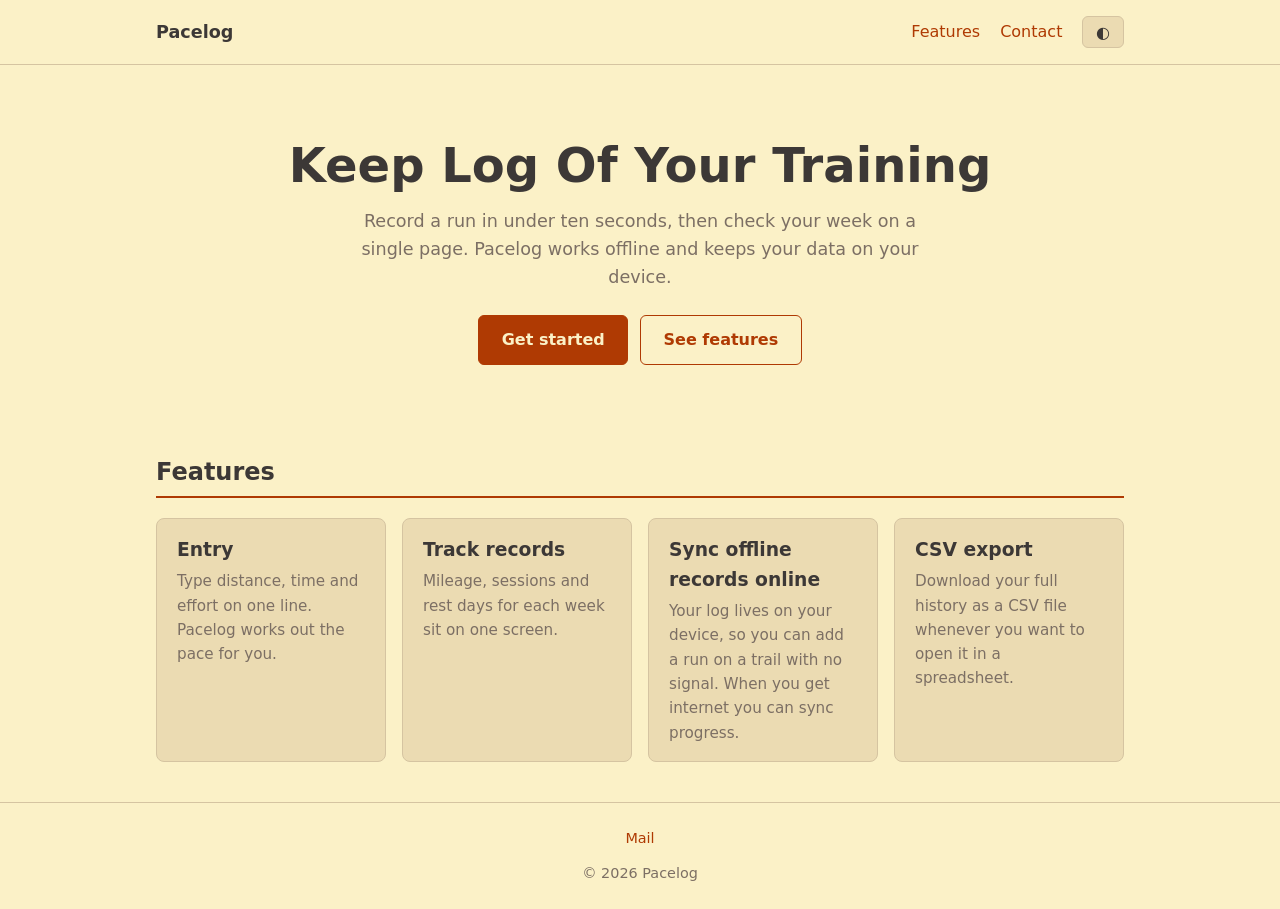
==== landing/index.html @ 97734847 "Initial commit" ====
<!DOCTYPE html>
<html lang="en">
<head>
  <meta charset="UTF-8">
  <meta name="viewport" content="width=device-width, initial-scale=1.0">
  <title>Pacelog | Track& View reports</title>
  <link rel="stylesheet" href="style.css">
  <script>
    (function () {
      var saved = null;
      try { saved = localStorage.getItem("theme"); } catch (e) {}
      var prefersDark = window.matchMedia("(prefers-color-scheme: dark)").matches;
      var theme = saved || (prefersDark ? "dark" : "light");
      document.documentElement.setAttribute("data-theme", theme);
    })();
  </script>
</head>

<body>
  <header>
    <div class="container">
      <nav>
        <a href="#top" class="brand">Pacelog</a>
        <div class="nav-right">
          <ul>
            <li><a href="#features">Features</a></li>
            <li><a href="#contact">Contact</a></li>
          </ul>
          <button id="theme-toggle" type="button" aria-label="Toggle dark and light mode">◐</button>
        </div>
      </nav>
    </div>
  </header>

  <main class="container" id="top">

    <section class="hero">
      <h1>Keep Log Of Your Training</h1>
      
      <p>Record a run in under ten seconds, then check your week on a single page. Pacelog works offline and keeps your data on your device.</p>
      <div class="hero-actions">
        <a href="#contact" class="btn btn-primary">Get started</a>
        <a href="#features" class="btn btn-secondary">See features</a>
      </div>
    </section>

    <section id="features">
      <h2>Features</h2>

      <div class="features">
        <article class="feature">
          <h3>Entry</h3>
          <p>Type distance, time and effort on one line. Pacelog works out the pace for you.</p>
        </article>

        <article class="feature">
          <h3>Track records</h3>
          <p>Mileage, sessions and rest days for each week sit on one screen.</p>
        </article>

        <article class="feature">
          <h3>Sync offline records online</h3>
          <p>Your log lives on your device, so you can add a run on a trail with no signal. When you get internet you can sync progress.</p>
        </article>

        <article class="feature">
          <h3>CSV export</h3>
          <p>Download your full history as a CSV file whenever you want to open it in a spreadsheet.</p>
        </article>
      </div>
    </section>

  </main>

  <footer id="contact">
    <div class="container">
      <ul class="footer-links">
        <li><a href="mailto:NULL">Mail</a></li>
      </ul>
      <p>© 2026 Pacelog</p>
    </div>
  </footer>

  <script>
    var toggle = document.getElementById("theme-toggle");

    toggle.addEventListener("click", function () {
      var root = document.documentElement;
      var next = root.getAttribute("data-theme") === "dark" ? "light" : "dark";
      root.setAttribute("data-theme", next);
      try { localStorage.setItem("theme", next); } catch (e) {}
    });
  </script>

</body>
</html>
---- landing/style.css ----
:root {
  --bg: #fbf1c7;
  --bg-card: #ebdbb2;
  --text: #3c3836;
  --muted: #7c6f64;
  --accent: #af3a03;
  --border: #d5c4a1;
  --on-accent: #fbf1c7;
}

:root[data-theme="dark"] {
  --bg: #282828;
  --bg-card: #3c3836;
  --text: #ebdbb2;
  --muted: #a89984;
  --accent: #fabd2f;
  --border: #504945;
  --on-accent: #282828;
}


* {
  box-sizing: border-box;
}

body {
  margin: 0;
  font-family: system-ui, -apple-system, "Segoe UI", sans-serif;
  line-height: 1.6;
  background: var(--bg);
  color: var(--text);
  transition: background 0.25s, color 0.25s;
}

a {
  color: var(--accent);
  text-decoration: none;
}

a:hover {
  text-decoration: underline;
}

:focus-visible {
  outline: 2px solid var(--accent);
  outline-offset: 2px;
}


.container {
  max-width: 1000px;
  margin: 0 auto;
  padding: 0 1rem;
}


/* Header */
header {
  border-bottom: 1px solid var(--border);
}

nav {
  display: flex;
  align-items: center;
  justify-content: space-between;
  flex-wrap: wrap;
  gap: 0.5rem;
  padding: 1rem 0;
}

.brand {
  font-weight: 700;
  font-size: 1.1rem;
  color: var(--text);
}

.brand:hover {
  text-decoration: none;
}

nav ul {
  display: flex;
  flex-wrap: wrap;
  gap: 1.25rem;
  margin: 0;
  padding: 0;
  list-style: none;
}

.nav-right {
  display: flex;
  align-items: center;
  flex-wrap: wrap;
  gap: 1.25rem;
}

#theme-toggle {
  background: var(--bg-card);
  color: var(--text);
  border: 1px solid var(--border);
  border-radius: 6px;
  padding: 0.35rem 0.8rem;
  font-size: 1rem;
  cursor: pointer;
}

#theme-toggle:hover {
  border-color: var(--accent);
}


/* Hero */
.hero {
  text-align: center;
  padding: 3rem 0 2rem;
}

.hero h1 {
  margin: 0 0 0.75rem;
  font-size: 2.5rem;
  line-height: 1.2;
}

.hero p {
  max-width: 36rem;
  margin: 0 auto 1.5rem;
  color: var(--muted);
  font-size: 1.1rem;
}

.hero-actions {
  display: flex;
  flex-direction: column;
  align-items: stretch;
  gap: 0.75rem;
  max-width: 20rem;
  margin: 0 auto;
}

.btn {
  display: inline-block;
  padding: 0.7rem 1.4rem;
  border: 1px solid var(--accent);
  border-radius: 6px;
  font-size: 1rem;
  font-weight: 600;
  text-align: center;
  transition: background 0.25s, color 0.25s;
}

.btn:hover {
  text-decoration: none;
}

.btn-primary {
  background: var(--accent);
  color: var(--on-accent);
}

.btn-primary:hover {
  background: transparent;
  color: var(--accent);
}

.btn-secondary {
  background: transparent;
  color: var(--accent);
}

.btn-secondary:hover {
  background: var(--bg-card);
}


/* Sections */
main section {
  margin-bottom: 2.5rem;
}

main h2 {
  border-bottom: 2px solid var(--accent);
  padding-bottom: 0.3rem;
}


/* Features */
.features {
  display: grid;
  grid-template-columns: 1fr;
  gap: 1rem;
}

.feature {
  background: var(--bg-card);
  border: 1px solid var(--border);
  border-radius: 8px;
  padding: 1rem 1.25rem;
  transition: border-color 0.25s;
}

.feature:hover {
  border-color: var(--accent);
}

.feature h3 {
  margin: 0 0 0.25rem;
}

.feature p {
  margin: 0;
  font-size: 0.95rem;
  color: var(--muted);
}


/* Footer */
footer {
  border-top: 1px solid var(--border);
  padding: 1.5rem 0;
  text-align: center;
  color: var(--muted);
  font-size: 0.9rem;
}

footer p {
  margin: 0;
}

.footer-links {
  display: flex;
  flex-wrap: wrap;
  justify-content: center;
  gap: 1.25rem;
  margin: 0 0 0.75rem;
  padding: 0;
  list-style: none;
}


/* Tablet: two feature columns, buttons side by side */
@media (min-width: 600px) {
  .features {
    grid-template-columns: repeat(2, 1fr);
  }

  .hero-actions {
    flex-direction: row;
    justify-content: center;
    max-width: none;
  }
}

/* Desktop: four feature columns */
@media (min-width: 900px) {
  .features {
    grid-template-columns: repeat(4, 1fr);
  }

  .hero {
    padding: 4.5rem 0 3rem;
  }

  .hero h1 {
    font-size: 3rem;
  }
}

/* Phones */
@media (max-width: 600px) {
  .hero h1 {
    font-size: 1.8rem;
  }

  nav {
    justify-content: center;
  }
}
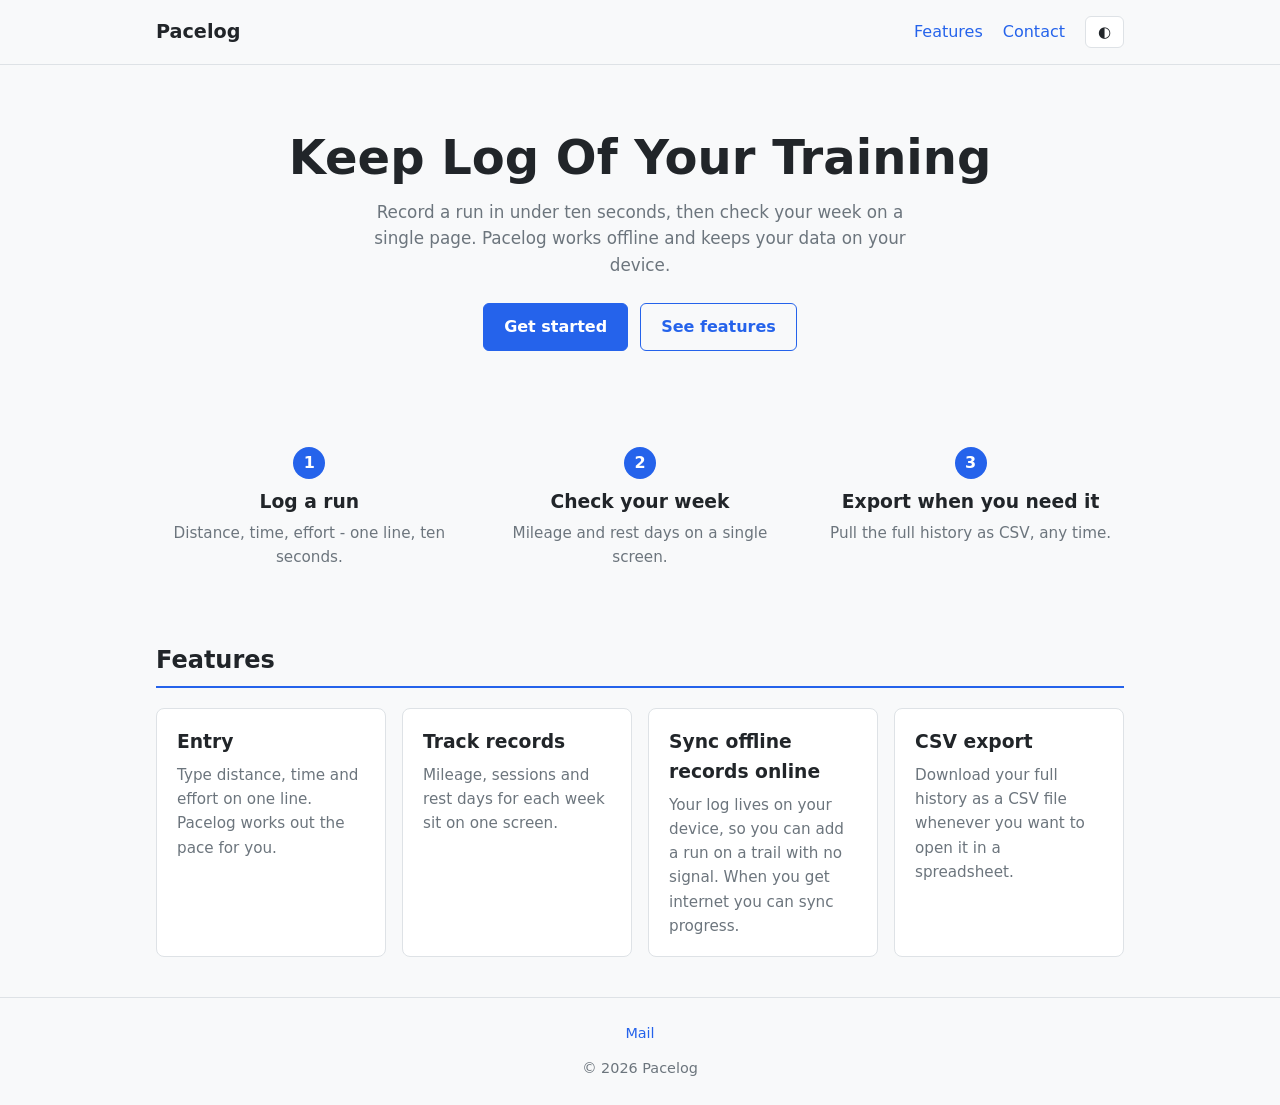
==== commit 70511dd3: "Updation of the UI of the landing page destination" ====
--- a/landing/index.html
+++ b/landing/index.html
@@ -3,16 +3,13 @@
 <head>
   <meta charset="UTF-8">
   <meta name="viewport" content="width=device-width, initial-scale=1.0">
-  <title>Pacelog | Track& View reports</title>
+  <title>Pacelog | Track & View Reports</title>
   <link rel="stylesheet" href="style.css">
   <script>
-    (function () {
-      var saved = null;
-      try { saved = localStorage.getItem("theme"); } catch (e) {}
-      var prefersDark = window.matchMedia("(prefers-color-scheme: dark)").matches;
-      var theme = saved || (prefersDark ? "dark" : "light");
-      document.documentElement.setAttribute("data-theme", theme);
-    })();
+    const savedTheme = localStorage.getItem("theme");
+    const prefersDark = window.matchMedia("(prefers-color-scheme: dark)").matches;
+    const theme = savedTheme || (prefersDark ? "dark" : "light");
+    document.documentElement.setAttribute("data-theme", theme);
   </script>
 </head>
 
@@ -26,7 +23,7 @@
             <li><a href="#features">Features</a></li>
             <li><a href="#contact">Contact</a></li>
           </ul>
-          <button id="theme-toggle" type="button" aria-label="Toggle dark and light mode">◐</button>
+          <button id="theme-toggle" type="button" aria-label="Toggle theme">◐</button>
         </div>
       </nav>
     </div>
@@ -36,11 +33,28 @@
 
     <section class="hero">
       <h1>Keep Log Of Your Training</h1>
-      
       <p>Record a run in under ten seconds, then check your week on a single page. Pacelog works offline and keeps your data on your device.</p>
       <div class="hero-actions">
         <a href="#contact" class="btn btn-primary">Get started</a>
         <a href="#features" class="btn btn-secondary">See features</a>
+      </div>
+    </section>
+
+    <section id="how" class="how">
+      <div class="how-step">
+        <span class="how-num">1</span>
+        <h3>Log a run</h3>
+        <p>Distance, time, effort - one line, ten seconds.</p>
+      </div>
+      <div class="how-step">
+        <span class="how-num">2</span>
+        <h3>Check your week</h3>
+        <p>Mileage and rest days on a single screen.</p>
+      </div>
+      <div class="how-step">
+        <span class="how-num">3</span>
+        <h3>Export when you need it</h3>
+        <p>Pull the full history as CSV, any time.</p>
       </div>
     </section>
 
@@ -75,22 +89,22 @@
   <footer id="contact">
     <div class="container">
       <ul class="footer-links">
-        <li><a href="mailto:NULL">Mail</a></li>
+        <li><a href="mailto:contact@pacelog.local">Mail</a></li>
       </ul>
       <p>© 2026 Pacelog</p>
     </div>
   </footer>
 
   <script>
-    var toggle = document.getElementById("theme-toggle");
+    const toggle = document.getElementById("theme-toggle");
 
-    toggle.addEventListener("click", function () {
-      var root = document.documentElement;
-      var next = root.getAttribute("data-theme") === "dark" ? "light" : "dark";
-      root.setAttribute("data-theme", next);
-      try { localStorage.setItem("theme", next); } catch (e) {}
+    toggle.addEventListener("click", () => {
+      const root = document.documentElement;
+      const nextTheme = root.getAttribute("data-theme") === "dark" ? "light" : "dark";
+      root.setAttribute("data-theme", nextTheme);
+      localStorage.setItem("theme", nextTheme);
     });
   </script>
 
 </body>
-</html>
+</html>
--- a/landing/style.css
+++ b/landing/style.css
@@ -1,35 +1,39 @@
 :root {
-  --bg: #fbf1c7;
-  --bg-card: #ebdbb2;
-  --text: #3c3836;
-  --muted: #7c6f64;
-  --accent: #af3a03;
-  --border: #d5c4a1;
-  --on-accent: #fbf1c7;
-}
+  --bg: #f8f9fa;
+  --bg-card: #ffffff;
+  --text: #212529;
+  --muted: #6c757d;
+  --accent: #2563eb;
+  --border: #dee2e6;
+  --on-accent: #ffffff;
+}
+
+
 
 :root[data-theme="dark"] {
-  --bg: #282828;
-  --bg-card: #3c3836;
-  --text: #ebdbb2;
-  --muted: #a89984;
-  --accent: #fabd2f;
-  --border: #504945;
-  --on-accent: #282828;
-}
-
+  --bg: #121212;
+  --bg-card: #1e1e1e;
+  --text: #e9ecef;
+  --muted: #a0aec0;
+  --accent: #3b82f6;
+  --border: #2d3748;
+  --on-accent: #ffffff;
+}
 
 * {
   box-sizing: border-box;
 }
 
+
+
+
 body {
   margin: 0;
-  font-family: system-ui, -apple-system, "Segoe UI", sans-serif;
+  font-family: system-ui, -apple-system, sans-serif;
   line-height: 1.6;
   background: var(--bg);
   color: var(--text);
-  transition: background 0.25s, color 0.25s;
+  transition: background 0.2s ease, color 0.2s ease;
 }
 
 a {
@@ -37,24 +41,19 @@
   text-decoration: none;
 }
 
+
+
+
 a:hover {
   text-decoration: underline;
 }
-
-:focus-visible {
-  outline: 2px solid var(--accent);
-  outline-offset: 2px;
-}
-
 
 .container {
   max-width: 1000px;
   margin: 0 auto;
-  padding: 0 1rem;
-}
-
-
-/* Header */
+  padding: 0 16px;
+}
+
 header {
   border-bottom: 1px solid var(--border);
 }
@@ -64,13 +63,16 @@
   align-items: center;
   justify-content: space-between;
   flex-wrap: wrap;
-  gap: 0.5rem;
-  padding: 1rem 0;
-}
+  gap: 8px;
+  padding: 16px 0;
+}
+
+
+
 
 .brand {
   font-weight: 700;
-  font-size: 1.1rem;
+  font-size: 1.2rem;
   color: var(--text);
 }
 
@@ -80,8 +82,7 @@
 
 nav ul {
   display: flex;
-  flex-wrap: wrap;
-  gap: 1.25rem;
+  gap: 20px;
   margin: 0;
   padding: 0;
   list-style: none;
@@ -90,8 +91,7 @@
 .nav-right {
   display: flex;
   align-items: center;
-  flex-wrap: wrap;
-  gap: 1.25rem;
+  gap: 20px;
 }
 
 #theme-toggle {
@@ -99,53 +99,88 @@
   color: var(--text);
   border: 1px solid var(--border);
   border-radius: 6px;
-  padding: 0.35rem 0.8rem;
-  font-size: 1rem;
+  padding: 6px 12px;
+  font-size: 0.95rem;
   cursor: pointer;
 }
+
+
 
 #theme-toggle:hover {
   border-color: var(--accent);
 }
 
-
-/* Hero */
 .hero {
   text-align: center;
-  padding: 3rem 0 2rem;
+  padding: 48px 0 32px;
 }
 
 .hero h1 {
-  margin: 0 0 0.75rem;
-  font-size: 2.5rem;
+  margin: 0 0 12px;
+  font-size: 2.4rem;
   line-height: 1.2;
 }
 
+
+
 .hero p {
-  max-width: 36rem;
-  margin: 0 auto 1.5rem;
+  max-width: 580px;
+  margin: 0 auto 24px;
   color: var(--muted);
-  font-size: 1.1rem;
-}
+  font-size: 1.05rem;
+}
+
+
 
 .hero-actions {
   display: flex;
   flex-direction: column;
-  align-items: stretch;
-  gap: 0.75rem;
-  max-width: 20rem;
+  gap: 12px;
+  max-width: 320px;
   margin: 0 auto;
+}
+
+
+
+.how {
+  display: grid;
+  grid-template-columns: 1fr;
+  gap: 24px;
+  text-align: center;
+  padding: 16px 0 32px;
+}
+
+.how-num {
+  display: inline-flex;
+  align-items: center;
+  justify-content: center;
+  width: 32px;
+  height: 32px;
+  border-radius: 50%;
+  background: var(--accent);
+  color: var(--on-accent);
+  font-weight: 700;
+  margin-bottom: 8px;
+}
+
+.how-step h3 {
+  margin: 0 0 4px;
+}
+
+.how-step p {
+  margin: 0;
+  color: var(--muted);
+  font-size: 0.95rem;
 }
 
 .btn {
   display: inline-block;
-  padding: 0.7rem 1.4rem;
+  padding: 10px 20px;
   border: 1px solid var(--accent);
   border-radius: 6px;
   font-size: 1rem;
   font-weight: 600;
   text-align: center;
-  transition: background 0.25s, color 0.25s;
 }
 
 .btn:hover {
@@ -158,8 +193,7 @@
 }
 
 .btn-primary:hover {
-  background: transparent;
-  color: var(--accent);
+  opacity: 0.9;
 }
 
 .btn-secondary {
@@ -171,31 +205,26 @@
   background: var(--bg-card);
 }
 
-
-/* Sections */
 main section {
-  margin-bottom: 2.5rem;
+  margin-bottom: 40px;
 }
 
 main h2 {
   border-bottom: 2px solid var(--accent);
-  padding-bottom: 0.3rem;
-}
-
-
-/* Features */
+  padding-bottom: 6px;
+}
+
 .features {
   display: grid;
   grid-template-columns: 1fr;
-  gap: 1rem;
+  gap: 16px;
 }
 
 .feature {
   background: var(--bg-card);
   border: 1px solid var(--border);
   border-radius: 8px;
-  padding: 1rem 1.25rem;
-  transition: border-color 0.25s;
+  padding: 18px 20px;
 }
 
 .feature:hover {
@@ -203,7 +232,7 @@
 }
 
 .feature h3 {
-  margin: 0 0 0.25rem;
+  margin: 0 0 6px;
 }
 
 .feature p {
@@ -212,11 +241,9 @@
   color: var(--muted);
 }
 
-
-/* Footer */
 footer {
   border-top: 1px solid var(--border);
-  padding: 1.5rem 0;
+  padding: 24px 0;
   text-align: center;
   color: var(--muted);
   font-size: 0.9rem;
@@ -228,19 +255,20 @@
 
 .footer-links {
   display: flex;
-  flex-wrap: wrap;
   justify-content: center;
-  gap: 1.25rem;
-  margin: 0 0 0.75rem;
+  gap: 20px;
+  margin: 0 0 12px;
   padding: 0;
   list-style: none;
 }
 
-
-/* Tablet: two feature columns, buttons side by side */
 @media (min-width: 600px) {
   .features {
     grid-template-columns: repeat(2, 1fr);
+  }
+
+  .how {
+    grid-template-columns: repeat(3, 1fr);
   }
 
   .hero-actions {
@@ -250,14 +278,13 @@
   }
 }
 
-/* Desktop: four feature columns */
 @media (min-width: 900px) {
   .features {
     grid-template-columns: repeat(4, 1fr);
   }
 
   .hero {
-    padding: 4.5rem 0 3rem;
+    padding: 64px 0 40px;
   }
 
   .hero h1 {
@@ -265,13 +292,13 @@
   }
 }
 
-/* Phones */
 @media (max-width: 600px) {
   .hero h1 {
     font-size: 1.8rem;
   }
 
+  
   nav {
     justify-content: center;
   }
-}
+}
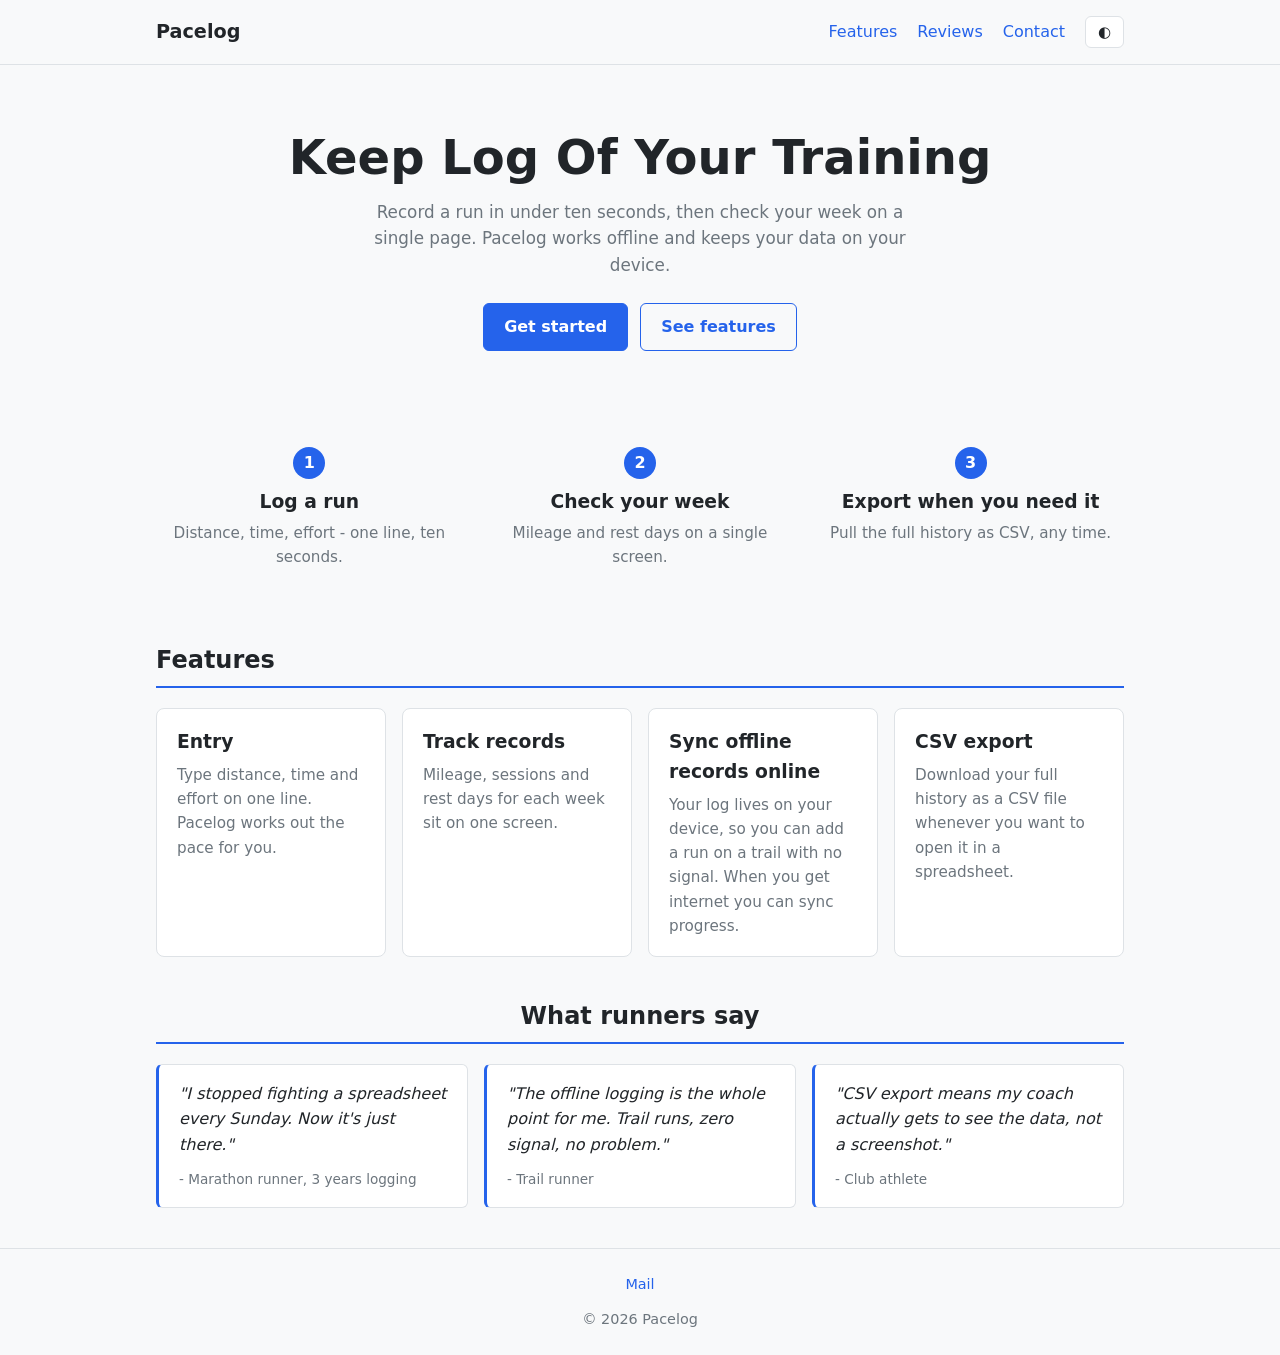
==== commit 76a286fe: "Added testimonial Section & Updated the testimonial's UI" ====
--- a/landing/index.html
+++ b/landing/index.html
@@ -4,6 +4,16 @@
   <meta charset="UTF-8">
   <meta name="viewport" content="width=device-width, initial-scale=1.0">
   <title>Pacelog | Track & View Reports</title>
+  <meta name="description" content="Pacelog is a lightweight running log. Record a run in under ten seconds, check your week at a glance, and export your history as CSV.">
+  
+
+  <meta property="og:type" content="website">
+  <meta property="og:title" content="Pacelog - Keep log of your training">
+  <meta property="og:description" content="Record a run in under ten seconds, then check your week on a single page.">
+  <meta name="twitter:card" content="summary">
+  <meta name="twitter:title" content="Pacelog - Keep log of your training">
+  <meta name="twitter:description" content="Record a run in under ten seconds, then check your week on a single page.">
+
   <link rel="stylesheet" href="style.css">
   <script>
     const savedTheme = localStorage.getItem("theme");
@@ -14,13 +24,15 @@
 </head>
 
 <body>
-  <header>
+  <header id="site-header">
     <div class="container">
       <nav>
         <a href="#top" class="brand">Pacelog</a>
-        <div class="nav-right">
+        <button id="nav-toggle" type="button" aria-label="Toggle navigation menu" aria-expanded="false" aria-controls="nav-menu">☰</button>
+        <div class="nav-right" id="nav-menu">
           <ul>
             <li><a href="#features">Features</a></li>
+            <li><a href="#testimonials">Reviews</a></li>
             <li><a href="#contact">Contact</a></li>
           </ul>
           <button id="theme-toggle" type="button" aria-label="Toggle theme">◐</button>
@@ -84,6 +96,24 @@
       </div>
     </section>
 
+    <section id="testimonials" class="testimonials">
+      <h2>What runners say</h2>
+      <div class="quotes">
+        <blockquote>
+          <p>"I stopped fighting a spreadsheet every Sunday. Now it's just there."</p>
+          <cite>- Marathon runner, 3 years logging</cite>
+        </blockquote>
+        <blockquote>
+          <p>"The offline logging is the whole point for me. Trail runs, zero signal, no problem."</p>
+          <cite>- Trail runner</cite>
+        </blockquote>
+        <blockquote>
+          <p>"CSV export means my coach actually gets to see the data, not a screenshot."</p>
+          <cite>- Club athlete</cite>
+        </blockquote>
+      </div>
+    </section>
+
   </main>
 
   <footer id="contact">
@@ -96,14 +126,34 @@
   </footer>
 
   <script>
-    const toggle = document.getElementById("theme-toggle");
+    const themeToggle = document.getElementById("theme-toggle");
 
-    toggle.addEventListener("click", () => {
+    themeToggle.addEventListener("click", () => {
       const root = document.documentElement;
       const nextTheme = root.getAttribute("data-theme") === "dark" ? "light" : "dark";
       root.setAttribute("data-theme", nextTheme);
       localStorage.setItem("theme", nextTheme);
     });
+
+    const header = document.getElementById("site-header");
+    window.addEventListener("scroll", () => {
+      header.classList.toggle("scrolled", window.scrollY > 10);
+    });
+
+    const navToggle = document.getElementById("nav-toggle");
+    const navMenu = document.getElementById("nav-menu");
+
+    navToggle.addEventListener("click", () => {
+      const isOpen = navMenu.classList.toggle("open");
+      navToggle.setAttribute("aria-expanded", isOpen);
+    });
+
+    navMenu.querySelectorAll("a").forEach((link) => {
+      link.addEventListener("click", () => {
+        navMenu.classList.remove("open");
+        navToggle.setAttribute("aria-expanded", "false");
+      });
+    });
   </script>
 
 </body>
--- a/landing/style.css
+++ b/landing/style.css
@@ -8,8 +8,6 @@
   --on-accent: #ffffff;
 }
 
-
-
 :root[data-theme="dark"] {
   --bg: #121212;
   --bg-card: #1e1e1e;
@@ -26,7 +24,6 @@
 
 
 
-
 body {
   margin: 0;
   font-family: system-ui, -apple-system, sans-serif;
@@ -41,11 +38,13 @@
   text-decoration: none;
 }
 
-
-
-
 a:hover {
   text-decoration: underline;
+}
+
+:focus-visible {
+  outline: 2px solid var(--accent);
+  outline-offset: 2px;
 }
 
 .container {
@@ -56,6 +55,15 @@
 
 header {
   border-bottom: 1px solid var(--border);
+  position: sticky;
+  top: 0;
+  background: var(--bg);
+  z-index: 20;
+  transition: box-shadow 0.2s;
+}
+
+header.scrolled {
+  box-shadow: 0 2px 8px rgba(0, 0, 0, 0.08);
 }
 
 nav {
@@ -67,9 +75,6 @@
   padding: 16px 0;
 }
 
-
-
-
 .brand {
   font-weight: 700;
   font-size: 1.2rem;
@@ -82,6 +87,7 @@
 
 nav ul {
   display: flex;
+  flex-wrap: wrap;
   gap: 20px;
   margin: 0;
   padding: 0;
@@ -91,7 +97,19 @@
 .nav-right {
   display: flex;
   align-items: center;
+  flex-wrap: wrap;
   gap: 20px;
+}
+
+#nav-toggle {
+  display: none;
+  background: var(--bg-card);
+  color: var(--text);
+  border: 1px solid var(--border);
+  border-radius: 6px;
+  padding: 5px 10px;
+  font-size: 1.1rem;
+  cursor: pointer;
 }
 
 #theme-toggle {
@@ -104,16 +122,18 @@
   cursor: pointer;
 }
 
-
-
 #theme-toggle:hover {
   border-color: var(--accent);
 }
 
+
 .hero {
   text-align: center;
   padding: 48px 0 32px;
 }
+
+
+
 
 .hero h1 {
   margin: 0 0 12px;
@@ -121,16 +141,12 @@
   line-height: 1.2;
 }
 
-
-
 .hero p {
   max-width: 580px;
   margin: 0 auto 24px;
   color: var(--muted);
   font-size: 1.05rem;
 }
-
-
 
 .hero-actions {
   display: flex;
@@ -139,8 +155,6 @@
   max-width: 320px;
   margin: 0 auto;
 }
-
-
 
 .how {
   display: grid;
@@ -214,6 +228,9 @@
   padding-bottom: 6px;
 }
 
+
+
+
 .features {
   display: grid;
   grid-template-columns: 1fr;
@@ -238,6 +255,39 @@
 .feature p {
   margin: 0;
   font-size: 0.95rem;
+  color: var(--muted);
+}
+
+.testimonials {
+  text-align: center;
+}
+
+.quotes {
+  display: grid;
+  grid-template-columns: 1fr;
+  gap: 16px;
+  text-align: left;
+}
+
+.quotes blockquote {
+  margin: 0;
+  padding: 16px 20px;
+  background: var(--bg-card);
+  border-left: 3px solid var(--accent);
+  border-radius: 6px;
+  border-top: 1px solid var(--border);
+  border-right: 1px solid var(--border);
+  border-bottom: 1px solid var(--border);
+}
+
+.quotes p {
+  margin: 0 0 8px;
+  font-style: italic;
+}
+
+.quotes cite {
+  font-style: normal;
+  font-size: 0.85rem;
   color: var(--muted);
 }
 
@@ -262,6 +312,10 @@
   list-style: none;
 }
 
+
+
+
+
 @media (min-width: 600px) {
   .features {
     grid-template-columns: repeat(2, 1fr);
@@ -269,6 +323,10 @@
 
   .how {
     grid-template-columns: repeat(3, 1fr);
+  }
+
+  .quotes {
+    grid-template-columns: repeat(2, 1fr);
   }
 
   .hero-actions {
@@ -283,9 +341,16 @@
     grid-template-columns: repeat(4, 1fr);
   }
 
+
+
+  .quotes {
+    grid-template-columns: repeat(3, 1fr);
+  }
+
   .hero {
     padding: 64px 0 40px;
   }
+
 
   .hero h1 {
     font-size: 3rem;
@@ -297,8 +362,29 @@
     font-size: 1.8rem;
   }
 
-  
   nav {
-    justify-content: center;
+    justify-content: space-between;
+  }
+
+  #nav-toggle {
+    display: block;
+  }
+
+  .nav-right {
+    display: none;
+    width: 100%;
+    flex-direction: column;
+    align-items: stretch;
+    order: 1;
+  }
+
+  .nav-right.open {
+    display: flex;
+  }
+
+  .nav-right ul {
+    flex-direction: column;
+    gap: 8px;
+    text-align: center;
   }
 }
